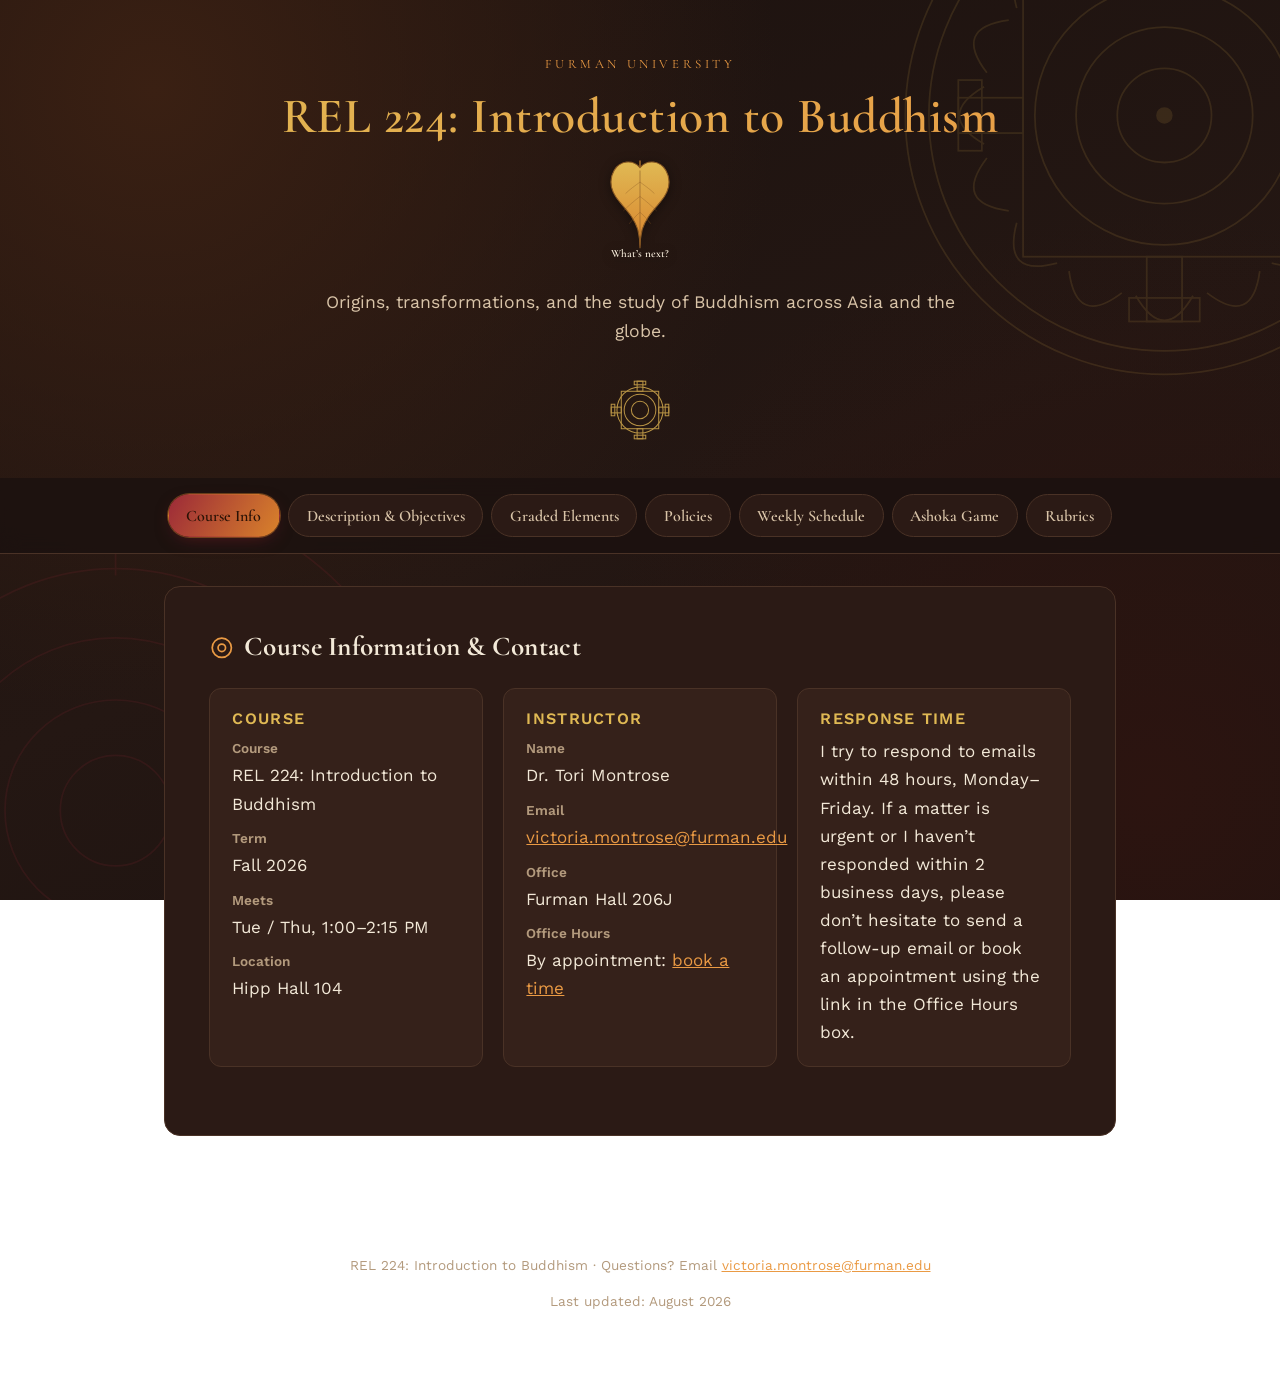
==== index.html @ a52feded "Move Salguero Ch. 1 "Awakening" reading from Tue 9/8 to Thu 9/3 Co-Authored-By: Claude Sonnet 5 <nor" ====
<!DOCTYPE html>
<html lang="en">
<head>
<meta charset="UTF-8">
<meta name="viewport" content="width=device-width, initial-scale=1.0">
<title>REL 224: Introduction to Buddhism — Course Syllabus</title>
<meta name="description" content="Syllabus for REL 224: Introduction to Buddhism, Fall 2026.">

<link rel="preconnect" href="https://fonts.googleapis.com">
<link rel="preconnect" href="https://fonts.gstatic.com" crossorigin>
<link href="https://fonts.googleapis.com/css2?family=Cormorant+Garamond:wght@500;600;700&family=Work+Sans:wght@400;500;600&display=swap" rel="stylesheet">

<link rel="stylesheet" href="css/styles.css">
</head>
<body>

<a class="skip-link" href="#main-content">Skip to main content</a>

<!-- Decorative background mandalas — real sacred-geometry construction
     (lotus-petal ring, square palace with four gates, concentric circles),
     rendered as restrained line art. Purely visual, hidden from assistive tech. -->
<div class="mandala-decor" aria-hidden="true">
  <svg class="m1" viewBox="0 0 200 200" xmlns="http://www.w3.org/2000/svg" fill="none" stroke="currentColor" stroke-width="0.6">
    <circle cx="100" cy="100" r="88"/>
    <circle cx="100" cy="100" r="80"/>
    <g>
      <path d="M90.30 38.76 Q100.00 22.00 109.70 38.76"/>
      <path d="M114.47 39.71 Q129.85 27.94 132.39 47.14"/>
      <path d="M136.44 49.84 Q155.15 44.85 150.16 63.56"/>
      <path d="M152.86 67.61 Q172.06 70.15 160.29 85.53"/>
      <path d="M161.24 90.30 Q178.00 100.00 161.24 109.70"/>
      <path d="M160.29 114.47 Q172.06 129.85 152.86 132.39"/>
      <path d="M150.16 136.44 Q155.15 155.15 136.44 150.16"/>
      <path d="M132.39 152.86 Q129.85 172.06 114.47 160.29"/>
      <path d="M109.70 161.24 Q100.00 178.00 90.30 161.24"/>
      <path d="M85.53 160.29 Q70.15 172.06 67.61 152.86"/>
      <path d="M63.56 150.16 Q44.85 155.15 49.84 136.44"/>
      <path d="M47.14 132.39 Q27.94 129.85 39.71 114.47"/>
      <path d="M38.76 109.70 Q22.00 100.00 38.76 90.30"/>
      <path d="M39.71 85.53 Q27.94 70.15 47.14 67.61"/>
      <path d="M49.84 63.56 Q44.85 44.85 63.56 49.84"/>
      <path d="M67.61 47.14 Q70.15 27.94 85.53 39.71"/>
    </g>
    <rect x="52" y="52" width="96" height="96"/>
    <g id="m1-gate">
      <rect x="94" y="30" width="12" height="22"/>
      <rect x="88" y="30" width="24" height="8"/>
    </g>
    <use href="#m1-gate" transform="rotate(90 100 100)"/>
    <use href="#m1-gate" transform="rotate(180 100 100)"/>
    <use href="#m1-gate" transform="rotate(270 100 100)"/>
    <circle cx="100" cy="100" r="44"/>
    <circle cx="100" cy="100" r="30"/>
    <circle cx="100" cy="100" r="16"/>
    <circle cx="100" cy="100" r="2.5" fill="currentColor"/>
  </svg>
  <svg class="m2" viewBox="0 0 200 200" xmlns="http://www.w3.org/2000/svg" fill="none" stroke="currentColor" stroke-width="0.5">
    <circle cx="100" cy="100" r="92"/>
    <circle cx="100" cy="100" r="70"/>
    <circle cx="100" cy="100" r="50"/>
    <circle cx="100" cy="100" r="32"/>
    <circle cx="100" cy="100" r="16"/>
    <g>
      <path d="M100 8 L100 32 M100 168 L100 192 M8 100 L32 100 M168 100 L192 100"/>
      <path d="M35 35 L50 50 M150 150 L165 165 M165 35 L150 50 M35 165 L50 150"/>
    </g>
  </svg>
</div>

<header class="site-header">
  <span class="site-header__eyebrow">Furman University</span>
  <h1>REL 224: Introduction to Buddhism</h1>

  <button type="button" id="whats-next-btn" class="whats-next-btn" aria-label="What&rsquo;s next? Jump to this week on the schedule">
    <svg viewBox="0 0 130 152" xmlns="http://www.w3.org/2000/svg" aria-hidden="true">
      <defs>
        <linearGradient id="bodhi-leaf-grad" x1="0" y1="0" x2="0" y2="1">
          <stop offset="0%" stop-color="#e0b954"/>
          <stop offset="100%" stop-color="#d9822b"/>
        </linearGradient>
      </defs>
      <g transform="translate(65,50) scale(0.9)">
        <!-- petiole -->
        <path d="M0,-38 L0,-47" fill="none" stroke="#8a5a24" stroke-width="2.5" stroke-linecap="round"/>
        <!-- single bodhi leaf: heart-shaped base tapering to the classic drip tip -->
        <path d="M0,-38 C-10,-50 -28,-48 -36,-34 C-44,-20 -40,-4 -28,10 C-18,22 -8,32 -3,48 C-1,56 0,64 0,74 C0,64 1,56 3,48 C8,32 18,22 28,10 C40,-4 44,-20 36,-34 C28,-48 10,-50 0,-38 Z"
              fill="url(#bodhi-leaf-grad)" stroke="#8a5a24" stroke-width="1.5"/>
        <!-- veins -->
        <path d="M0,-34 C0,0 0,35 0,70" fill="none" stroke="#8a5a24" stroke-width="1.4" opacity="0.6"/>
        <path d="M0,-18 C-8,-12 -14,-8 -20,-2" fill="none" stroke="#8a5a24" stroke-width="1" opacity="0.5"/>
        <path d="M0,-18 C8,-12 14,-8 20,-2" fill="none" stroke="#8a5a24" stroke-width="1" opacity="0.5"/>
        <path d="M0,2 C-9,9 -16,15 -23,22" fill="none" stroke="#8a5a24" stroke-width="1" opacity="0.5"/>
        <path d="M0,2 C9,9 16,15 23,22" fill="none" stroke="#8a5a24" stroke-width="1" opacity="0.5"/>
        <path d="M0,24 C-6,29 -10,34 -15,40" fill="none" stroke="#8a5a24" stroke-width="1" opacity="0.5"/>
        <path d="M0,24 C6,29 10,34 15,40" fill="none" stroke="#8a5a24" stroke-width="1" opacity="0.5"/>
      </g>
      <text x="65" y="128" text-anchor="middle" font-family="var(--font-display), serif" font-size="14" font-weight="600" fill="var(--ink)">What&rsquo;s next?</text>
    </svg>
  </button>

  <p class="subtitle">Origins, transformations, and the study of Buddhism across Asia and the globe.</p>

  <svg class="ring-divider" viewBox="0 0 100 100" aria-hidden="true" xmlns="http://www.w3.org/2000/svg" fill="none" stroke="currentColor" stroke-width="1.4">
    <circle cx="50" cy="50" r="12"/>
    <circle cx="50" cy="50" r="22"/>
    <circle cx="50" cy="50" r="32"/>
    <rect x="24" y="24" width="52" height="52"/>
    <g id="ring-gate">
      <rect x="46" y="10" width="8" height="14"/>
      <rect x="42" y="10" width="16" height="5"/>
    </g>
    <use href="#ring-gate" transform="rotate(90 50 50)"/>
    <use href="#ring-gate" transform="rotate(180 50 50)"/>
    <use href="#ring-gate" transform="rotate(270 50 50)"/>
  </svg>
</header>

<!-- Tab navigation: WAI-ARIA tabs pattern. Arrow keys / Home / End move focus. -->
<nav class="tabs-nav" role="tablist" aria-label="Syllabus sections">
  <button type="button" role="tab" id="tab-info" aria-controls="panel-info" aria-selected="true" data-hash="info" tabindex="0" class="tab-btn">Course Info</button>
  <button type="button" role="tab" id="tab-description" aria-controls="panel-description" aria-selected="false" data-hash="description" tabindex="-1" class="tab-btn">Description &amp; Objectives</button>
  <button type="button" role="tab" id="tab-graded" aria-controls="panel-graded" aria-selected="false" data-hash="graded" tabindex="-1" class="tab-btn">Graded Elements</button>
  <button type="button" role="tab" id="tab-policies" aria-controls="panel-policies" aria-selected="false" data-hash="policies" tabindex="-1" class="tab-btn">Policies</button>
  <button type="button" role="tab" id="tab-schedule" aria-controls="panel-schedule" aria-selected="false" data-hash="schedule" tabindex="-1" class="tab-btn">Weekly Schedule</button>
  <button type="button" role="tab" id="tab-ashoka" aria-controls="panel-ashoka" aria-selected="false" data-hash="ashoka" tabindex="-1" class="tab-btn">Ashoka Game</button>
  <button type="button" role="tab" id="tab-rubrics" aria-controls="panel-rubrics" aria-selected="false" data-hash="rubrics" tabindex="-1" class="tab-btn">Rubrics</button>
</nav>

<main id="main-content">

  <!-- ============================= TAB 1: COURSE INFO ============================= -->
  <section id="panel-info" class="tab-panel" role="tabpanel" aria-labelledby="tab-info" tabindex="0">
    <h2>
      <svg class="icon" viewBox="0 0 24 24" aria-hidden="true" fill="none" stroke="currentColor" stroke-width="1.6"><circle cx="12" cy="12" r="9"/><circle cx="12" cy="12" r="3.5"/></svg>
      Course Information &amp; Contact
    </h2>

    <div class="info-grid">
      <div class="info-card">
        <h3>Course</h3>
        <dl>
          <!-- EDIT: course number, title -->
          <dt>Course</dt>
          <dd>REL 224: Introduction to Buddhism</dd>
          <dt>Term</dt>
          <dd>Fall 2026</dd>
          <!-- EDIT: meeting days/time -->
          <dt>Meets</dt>
          <dd>Tue / Thu, 1:00&ndash;2:15 PM</dd>
          <dt>Location</dt>
          <dd>Hipp Hall 104</dd>
        </dl>
      </div>

      <div class="info-card">
        <h3>Instructor</h3>
        <dl>
          <dt>Name</dt>
          <dd>Dr. Tori Montrose</dd>
          <dt>Email</dt>
          <dd><a href="mailto:victoria.montrose@furman.edu">victoria.montrose@furman.edu</a></dd>
          <dt>Office</dt>
          <dd>Furman Hall 206J</dd>
          <!-- EDIT: office hours -->
          <dt>Office Hours</dt>
          <dd>By appointment: <a href="https://vmontrose.youcanbook.me/">book a time</a></dd>
        </dl>
      </div>

      <div class="info-card">
        <h3>Response Time</h3>
        <!-- EDIT: your actual email turnaround policy -->
        <p>I try to respond to emails within 48 hours, Monday&ndash;Friday. If a matter is urgent or I haven&rsquo;t responded within 2 business days, please don&rsquo;t hesitate to send a follow-up email or book an appointment using the link in the Office Hours box.</p>
      </div>
    </div>
  </section>

  <!-- ===================== TAB 2: DESCRIPTION & OBJECTIVES ===================== -->
  <section id="panel-description" class="tab-panel" role="tabpanel" aria-labelledby="tab-description" tabindex="0" hidden>
    <h2>
      <svg class="icon" viewBox="0 0 24 24" aria-hidden="true" fill="none" stroke="currentColor" stroke-width="1.6"><path d="M4 5h16M4 12h16M4 19h10"/></svg>
      Course Description &amp; Learning Outcomes
    </h2>

    <h3>Course Description</h3>
    <p>This course serves as an introduction to the diversity of Buddhist traditions. Engaging with primary texts and secondary scholarship, we will study the origins of Buddhism and trace its development across Asia and the globe. We use an interdisciplinary lens to cover major themes in the history, thought, and practice of Buddhism. This course also examines and critiques the complicated colonial and orientalist history of Buddhism as an object of study.</p>

    <h3>Course Texts</h3>
    <ul>
      <li>C. Pierce Salguero. <a href="https://www.penguinrandomhouse.com/books/691081/buddhish-by-c-pierce-salguero/"><em>Buddhish: A Guide to the 20 Most Important Buddhist Ideas for the Curious and Skeptical</em></a>. Beacon Press, 2022.</li>
      <li>J. Noel Hubler. <a href="https://uncpress.org/9781469695471/ashoka/"><em>Ashoka: Becoming the Dharma King</em></a>. University of North Carolina Press (Reacting to the Past), 2026.</li>
    </ul>
    <p><strong>All other readings will be posted to Moodle.</strong></p>

    <h3>Learning Outcomes</h3>
    <ul class="obj-list">
      <li>We will explain foundational aspects of Buddhism and discuss the diversity of Buddhist communities, expressions, and traditions.</li>
      <li>We will engage in critical self-reflection on our understanding and perception of Buddhism and Buddhist cultures and identify changes to that understanding over time.</li>
      <li>We will deconstruct and evaluate the historical development, predominant assumptions, and popular methods in the field of Buddhist Studies.</li>
      <li>We will be able to analyze, summarize, and relate Buddhist works and ideas.</li>
      <li>We will grow in our capacity to empathize with others by developing the ability to visit/inhabit their worldviews.</li>
    </ul>
  </section>

  <!-- ===================== TAB 3: GRADED ELEMENTS ===================== -->
  <section id="panel-graded" class="tab-panel" role="tabpanel" aria-labelledby="tab-graded" tabindex="0" hidden>
    <h2>
      <svg class="icon" viewBox="0 0 24 24" aria-hidden="true" fill="none" stroke="currentColor" stroke-width="1.6"><path d="M4 19V5m5 14V9m5 10V3m5 16v-6"/></svg>
      Graded Elements
    </h2>
    <p class="lede">How your final grade is calculated, and what each element involves.</p>

    <h3>Grade Breakdown</h3>
    <div class="table-scroll">
      <table>
        <caption>Weighting of graded components toward your final course grade</caption>
        <thead>
          <tr><th scope="col">Component</th><th scope="col" class="num">Weight</th></tr>
        </thead>
        <tbody>
          <tr><td>Attendance and Engagement</td><td class="num">20%</td></tr>
          <tr><td>Reading and Reflection Journal (RRJ)</td><td class="num">25%</td></tr>
          <tr><td>Exams (2, 12.5% each)</td><td class="num">25%</td></tr>
          <tr><td><em>Ashoka</em> Speeches (&times;2)</td><td class="num">10%</td></tr>
          <tr><td><em>Ashoka</em> Engagement</td><td class="num">5%</td></tr>
          <tr><td><em>Ashoka</em> Position Paper</td><td class="num">15%</td></tr>
        </tbody>
      </table>
    </div>

    <h3>Element Descriptions</h3>

    <div class="policy-block">
      <h3>Attendance and Engagement &mdash; 20%</h3>
      <p>Every version of this course is unique to the combination of students that comprise it. Your presence is an essential part of the learning experience for yourself and all of us in the room with you. This course requires you to come prepared to share your questions, struggles, and ideas surrounding the readings and content we cover. Each student is expected to actively participate in all activities and discussions. There are several ways to demonstrate engagement including small group discussions, taking notes, large group discussions, polls. See <a href="#rubrics">Engagement Rubric</a>.</p>
    </div>

    <div class="policy-block accent-maroon">
      <h3>Reading and Reflection Journal (RRJ) &mdash; 25%</h3>
      <p>A mix of in-class and at-home short written responses to a prompt about the readings. They will frame your thinking about the readings and help prepare you for in-class discussion or reflect on your learning. Unless you have an accommodation, these journals will be handwritten. There will be 21 entries in total. Journals will be collected every few weeks to check for completion. <strong>To be considered complete, each entry must be a minimum of 6 sentences long and must address the prompt.</strong> RRJs missed due to absence can be made up upon return to class.</p>
      <p><strong>Midterm submission (10%)</strong> &mdash; <mark>due Thu. 10/15: submit RRJs 1&ndash;11</mark>:</p>
      <ul>
        <li>5% is graded for <strong>completion</strong>: RRJ #1 is mandatory but you can skip 1 other RRJ of your choice without penalty.</li>
        <li>5% is graded for <strong>quality</strong> &mdash; select your 3 strongest entries from RRJ #1&ndash;11. See the <a href="#rrj-rubric">RRJ grading rubric</a> to help you determine your 3 strongest entries.</li>
      </ul>
      <p><strong>Final submission (15%):</strong></p>
      <ul>
        <li>5% is graded for <strong>completion</strong>: RRJs #12, 18, 21 are mandatory but you can skip 1 other RRJ of your choice without penalty.</li>
        <li>10% is graded for <strong>quality</strong> &mdash; RRJs #12, 18, 21 will be graded, then select your other strongest entry from the remaining RRJs. See the <a href="#rrj-rubric">RRJ grading rubric</a>.</li>
      </ul>
    </div>

    <div class="policy-block">
      <h3>Exams &mdash; 25%</h3>
      <p>There will be 2 exams in this class (each worth 12.5%): a midterm (see the <a href="#schedule">Weekly Schedule</a>) and a final exam on <mark>Friday, December 11, 12:00&ndash;2:30 PM in Hipp Hall 104</mark>. They will be cumulative, but with a greater emphasis on the material taught since the midterm. Since we will be learning a lot of new terms in multiple global languages, a single 3x5-inch handwritten note card may be used during each exam. Exams will be a combination of multiple choice, short answer, and textual/image analysis.</p>
    </div>

    <div class="policy-block accent-maroon">
      <h3><em>Ashoka</em> Speeches (&times;2) &mdash; 10%</h3>
      <p>Based on your position paper, you will give 2 short in-class speeches taking the position assigned to your role in the <em>Ashoka</em> game. Since the content of your speeches should largely match the content of your position paper, this part of the grade primarily assesses the quality of your delivery and adherence to the allotted time.</p>
    </div>

    <div class="policy-block">
      <h3><em>Ashoka</em> Engagement &mdash; 5%</h3>
      <p>This is a separate engagement grade from your overall course engagement grade. It captures all the ways you might engage with this game, including (but not limited to): consistently demonstrating preparation for each council session (not only the ones in which you are giving a speech); active coordination, collaboration, and communication with your faction (or across factions if the need arises); asking questions and/or commenting on others&rsquo; speeches; actions within the game that are consistent with your assigned role (liberally interpreted); and taking notes during sessions while avoiding non-game-related distractions.</p>
    </div>

    <div class="policy-block accent-maroon">
      <h3><em>Ashoka</em> Position Paper &mdash; 15%</h3>
      <p>This is an in-class assignment: students will write a position paper from the perspective of their character. See the <a href="#ashoka">Ashoka Game tab</a> for more information. <strong>More details forthcoming.</strong></p>
    </div>
  </section>

  <!-- ============================= TAB 4: POLICIES ============================= -->
  <section id="panel-policies" class="tab-panel" role="tabpanel" aria-labelledby="tab-policies" tabindex="0" hidden>
    <h2>
      <svg class="icon" viewBox="0 0 24 24" aria-hidden="true" fill="none" stroke="currentColor" stroke-width="1.6"><path d="M12 3l7 3v6c0 4.5-3 7.5-7 9-4-1.5-7-4.5-7-9V6l7-3z"/></svg>
      Course Policies
    </h2>
    <p class="lede">Please read these carefully &mdash; they explain how the class runs day to day.</p>

    <div class="policy-block">
      <h3>Statement on Accessibility and Inclusivity</h3>
      <p>In the spirit of Universal Design for Learning, I will strive to provide an environment that is equitable and conducive to achievement and learning for all students. I recognize and value the many perspectives students bring to the classroom. Many factors&mdash;social identities, visible and invisible disabilities, family circumstances, physical location, mental health, access to the internet&mdash;all influence the experiences that every individual can have in this course. I am committed to building an environment to support your learning. I ask that we all be respectful of diverse opinions and of all class members, regardless of personal attribute, and that we all use inclusive language in written and oral work. I encourage persons with Student Office for Accessibility Resources (SOAR) accommodations or other needs that may impact your performance to meet with me promptly to make a plan for the semester.</p>
    </div>

    <div class="policy-block accent-maroon">
      <h3>Name/Pronoun Use</h3>
      <p>I am committed to an environment that affirms people of all gender expressions and gender identities. I will gladly honor the name or gender pronouns that are correct for you. I will never require you to disclose this information, as I view it as your choice to share if and when you desire. If you choose to share this information, please advise me early in the semester so that I may make appropriate changes to my records.</p>
    </div>

    <div class="policy-block">
      <h3>Policies on Absences and Late Submissions</h3>
      <p>Students are allowed <strong>3 free absences</strong> (roughly 10% of the total number of classes) regardless of the reason. I do not need you to email me or provide an explanation for these absences. These include absences due to illnesses, personal loss, athletics, religious observances, or any other reason. After 3 absences, your attendance and participation grade will be negatively impacted.</p>
      <p><strong>The only exception to this policy is during the <em>Ashoka</em> role-playing game</strong> (see the <a href="#ashoka">Ashoka Game tab</a> for dates), when students who are absent during the game will need prior professor permission or a valid excuse with documentation from the health center or the academic dean&rsquo;s office. Unexcused absences during the game will immediately have a negative impact on your attendance and engagement grade.</p>
      <p><strong>Late submissions</strong> following absences must be submitted on the day of return to class. Otherwise, late submissions of assignments may be accepted for partial credit depending on the circumstances.</p>
    </div>

    <div class="policy-block accent-maroon">
      <h3>Statement on Academic Integrity</h3>
      <p>Per <a href="https://policies.furman.edu//view.php?policy=584">Section 121.5 of Furman&rsquo;s University Policy</a>, &ldquo;All forms of academic misconduct including cheating, plagiarism, misrepresentation, and unacceptable collaboration are violations of Furman&rsquo;s academic integrity standard. Examples and explanations may be found elsewhere in official university documents (e.g., The Student Handbook and the academic integrity portion of the Furman University website).&rdquo;</p>
      <p>Please note: Students who are suspected of submitting writing produced in any part by an AI system will be subjected to review by the Academic Discipline Committee. For more information on Generative Artificial Intelligence use in this class, see the Use of Generative Artificial Intelligence (AI) policy below.</p>
      <p>It is always better to get a zero on an assignment rather than submitting something that violates the university&rsquo;s academic integrity policy, which usually results in far worse consequences.</p>
    </div>

    <div class="policy-block">
      <h3>Course Activity Recordings</h3>
      <p>Furman University prohibits the recording of classes by students without obtaining prior, written permission of the instructor, except in cases where Furman permits a qualified student with a documented disability to record classes as a reasonable accommodation. Students are advised of this policy in the Student Handbook. Under no circumstances should recorded classes be used in any way that denigrates and/or decontextualizes the instructor or any student whose class remarks are recorded. Unauthorized dissemination of any recorded classroom proceedings, including distribution for compensation, is strictly prohibited. The improper sharing of recorded material by students or others may constitute a violation of U.S. copyright law and is a violation of campus policy.</p>
    </div>

    <div class="policy-block accent-maroon">
      <h3>Use of Generative Artificial Intelligence (AI)</h3>
      <p>This is a &ldquo;No, But&rdquo; course. This means that generative AI tools are <strong>generally prohibited</strong> unless explicitly permitted for specific assignments or activities.</p>
      <ul>
        <li>AI tools cannot be used to generate anything, in part or in whole, that is submitted with a student&rsquo;s name on it for credit, unless the instructor explicitly permits it for an assignment.</li>
        <li>Specific assignments may incorporate AI tools for specific learning objectives.</li>
        <li>When AI use is allowed, assignment instructions will identify which tools are allowed and to what extent they may be used.</li>
        <li>In cases of uncertainty, students should assume that no AI tool is allowed.</li>
      </ul>
      <p><strong>When AI is NOT Permitted:</strong></p>
      <p>A key learning goal in this course is engaging in reflection on your own development. Reflective exercises require you to think about what you have experienced, critically evaluate that experience, and articulate your learning from that experience.</p>
      <p>Generative AI tools that write text for you (such as ChatGPT, Microsoft Copilot, and Canva) are prohibited for these assignments. Violations will be considered academic misconduct.</p>
      <p><strong>When AI IS Permitted:</strong></p>
      <p>If AI use is permitted for a specific assignment or activity, it will be clearly stated in the assignment or activity instructions. These instructions will specify:</p>
      <ul>
        <li>What AI tools you may use</li>
        <li>How you may use them</li>
        <li>How you must acknowledge your use</li>
      </ul>
      <p>Even when AI is permitted:</p>
      <ul>
        <li>You are responsible for verifying the accuracy of any AI-generated content</li>
        <li>You must acknowledge your use of AI as instructed</li>
        <li>You cannot upload copyrighted materials (textbooks, instructor notes, slides) to AI without express permission</li>
      </ul>
      <p><strong>Grammar and Spell Check Tools:</strong></p>
      <ul>
        <li>You may use your word processor&rsquo;s native spelling and grammar checker (e.g., built-in tools in Word or Google Docs that are not LLM-based) only to identify sentence-level issues. Allowing these tools to rewrite parts of sentences, whole sentences, or paragraphs is not acceptable. You do not need to cite the use of these standard tools.</li>
        <li>You may not use Grammarly or similar third-party writing assistants, as these tools often provide more intervention than is appropriate for this course.</li>
      </ul>
      <p><strong>When in Doubt, Ask!</strong></p>
      <p>If you are uncertain whether AI use is permitted for a specific assignment or activity, ask me before you use it. If you have questions about what constitutes plagiarism or academic misconduct, consult me before it&rsquo;s too late!</p>
      <p>The penalty for academic integrity violations is an F for the assignment or, in case of multiple violations, an F for the course.</p>
    </div>

    <div class="policy-block">
      <h3>Nondiscrimination Policy and Sexual Misconduct</h3>
      <p>Furman University and its faculty are committed to supporting our students and seeking an environment that is free of bias, discrimination, and harassment. Furman does not unlawfully discriminate on the basis of race, color, national origin, sex, sexual orientation, gender identity, pregnancy, disability, age, religion, veteran status, or any other characteristic or status protected by applicable local, state, or federal law in admission, treatment, or access to, or employment in, its programs and activities.</p>
      <p>If you have encountered any form of discrimination or harassment, including sexual misconduct (e.g. sexual assault, sexual harassment or gender-based harassment, sexual exploitation or intimidation, stalking, intimate partner violence), we encourage you to report this to the institution. If you wish to report such an incident of misconduct, you may contact Furman&rsquo;s Title IX Coordinator, Melissa Nichols (Trone Center, Suite 215; <a href="mailto:Melissa.nichols@furman.edu">Melissa.nichols@furman.edu</a>; 864.294.2221).</p>
      <p>If you would like to speak with someone who can advise you but maintain complete confidentiality, you can talk with a counselor, a professional in the Student Health Center, or someone in the Office of Spiritual Life. If you speak with a faculty member, understand that as a mandated reporter of the University, the faculty member MUST report to the University&rsquo;s Title IX Coordinator what you share to help ensure that your safety and welfare are being addressed, consistent with the requirements of the law. However, unless there is an ongoing safety risk to you or to the Furman community, you will determine whether the university initiates any formal process. You are entitled to supportive measures (such as a no contact order or academic accommodations) regardless of whether you decide to initiate a formal process.</p>
      <p>Additional information about Furman&rsquo;s Sexual Misconduct Policy, how to report sexual misconduct, and your rights can be found at the Furman Title IX webpage at <a href="https://www.furman.edu/titleix">www.furman.edu/titleix</a>. You do not have to go through the experience alone.</p>
    </div>
  </section>

  <!-- ============================= TAB 5: WEEKLY SCHEDULE ============================= -->
  <section id="panel-schedule" class="tab-panel" role="tabpanel" aria-labelledby="tab-schedule" tabindex="0" hidden>
    <h2>
      <svg class="icon" viewBox="0 0 24 24" aria-hidden="true" fill="none" stroke="currentColor" stroke-width="1.6"><rect x="3" y="5" width="18" height="16" rx="2"/><path d="M3 10h18M8 3v4M16 3v4"/></svg>
      Weekly Schedule
    </h2>
    <p class="lede">Subject to change &mdash; announced updates will always take precedence over this page. This is a living document; the most accurate day-to-day source is the course Google Doc linked on Moodle.</p>

    <div class="table-scroll">
      <table class="schedule-table">
        <caption>Class-by-class schedule</caption>
        <colgroup>
          <col class="col-num">
          <col class="col-date">
          <col class="col-topic">
          <col class="col-preclass">
          <col class="col-rrj">
          <col class="col-notes">
        </colgroup>
        <thead>
          <tr>
            <th scope="col">#</th>
            <th scope="col">Date</th>
            <th scope="col">Topic</th>
            <th scope="col">Pre-class Activity/Assignment</th>
            <th scope="col">RRJ #</th>
            <th scope="col">Campus Calendar/Notes</th>
          </tr>
        </thead>
        <tbody>
          <tr data-date="2026-08-25"><td>1</td><td>Tue. 8/25</td><td>Welcome!</td><td>Fill out the Pre-semester survey (link posted on Moodle)</td><td><mark>RRJ 1*</mark></td><td>Classes begin</td></tr>
          <tr data-date="2026-08-27"><td>2</td><td>Thu. 8/27</td><td>Indian Cosmology</td><td>Read: <em>Agganna Sutta</em>, &ldquo;How Our World Began&mdash;Knowledge of Our Origins&rdquo; (PDF on Moodle) &mdash; focus on the origin story</td><td><mark>RRJ 2</mark></td><td>Last day to add/drop without approval (5pm)</td></tr>
          <tr data-date="2026-09-01"><td>3</td><td>Tue. 9/1</td><td>Karma and Rebirth and The Buddha&rsquo;s Past Lives</td><td><ul><li>Read Salguero &ldquo;Chapter 4: Karma&rdquo;</li><li>Read &ldquo;The Story of Prince Vessantara&rdquo; (PDF on Moodle)</li></ul></td><td><mark>RRJ 3</mark></td><td></td></tr>
          <tr data-date="2026-09-03"><td>4</td><td>Thu. 9/3</td><td>Film</td><td><ul><li>Watch PBS Doc, <em>The Buddha</em></li><li>Read Salguero Ch. 1 &ldquo;Awakening&rdquo;</li></ul></td><td><mark>RRJ 4</mark></td><td></td></tr>
          <tr data-date="2026-09-08"><td>5</td><td>Tue. 9/8</td><td>The Buddha&rsquo;s Birth and Early Life</td><td>Read Lopez, &ldquo;Account of the Beginning,&rdquo; p. 1&ndash;10 (PDF on Moodle)</td><td><mark>RRJ 5</mark></td><td>Last day to add/drop with approval (5pm)</td></tr>
          <tr data-date="2026-09-10"><td>6</td><td>Thu. 9/10</td><td>The Buddha&rsquo;s Liberation</td><td>Read Lopez, &ldquo;Account of the Beginning,&rdquo; p. 10&ndash;16 (PDF on Moodle)</td><td>&mdash;</td><td></td></tr>
          <tr data-date="2026-09-15"><td>7</td><td>Tue. 9/15</td><td>The Buddha&rsquo;s Core Teachings I</td><td>Read Salguero Chapters 2 and 3 and short selection of primary sources (PDF on Moodle)</td><td><mark>RRJ 6</mark></td><td></td></tr>
          <tr data-date="2026-09-17"><td>8</td><td>Thu. 9/17</td><td>Core Teachings II</td><td>Read Salguero Chapter 6 and Chapter 10</td><td><mark>RRJ 7</mark></td><td></td></tr>
          <tr data-date="2026-09-22"><td>9</td><td>Tue. 9/22</td><td>The Buddha&rsquo;s Teaching Career</td><td>Read Strong, &ldquo;Teachings and Community&rdquo; from <em>Buddha: A Very Short Biography</em> (PDF on Moodle), up to page 91</td><td><mark>RRJ 8</mark></td><td></td></tr>
          <tr data-date="2026-09-24"><td>10</td><td>Thu. 9/24</td><td>The First Buddhist Women</td><td><ul><li>Read Strong, &ldquo;Teachings and Community&rdquo; (PDF on Moodle), p. 91&ndash;99</li><li>Read Lopez, &ldquo;Nuns Achieve Nirvana&rdquo;</li></ul></td><td><mark>RRJ 9</mark></td><td><mark>Midterm guidelines distributed</mark></td></tr>
          <tr data-date="2026-09-29"><td>11</td><td>Tue. 9/29</td><td>The Buddha&rsquo;s Death</td><td>Read &ldquo;Buddha&rsquo;s Parinirvana&rdquo; (PDF on Moodle)</td><td><mark>RRJ 10</mark></td><td></td></tr>
          <tr data-date="2026-10-01"><td>12</td><td>Thu. 10/1</td><td>Midterm</td><td><mark>Midterm exam</mark></td><td>&mdash;</td><td></td></tr>
          <tr data-date="2026-10-06"><td>13</td><td>Tue. 10/6</td><td>Game &mdash; Setup Session 1: Overview and Rules; Vedic Religion</td><td><ul><li>Fill out Pre-game survey (link posted on Moodle)</li><li>Read Ashoka Game Book (PDF on Moodle): Section 1 (p. 1&ndash;11) and Rules (p. 58&ndash;60); skim Section 2: Historical Background, Section 3: The Game, and Section 4: Factions</li><li>Skim <em>Rigveda</em> (On Sacrifice, p. 108&ndash;111), <em>Shatapatha Brahmana</em> (On Sacrifice, p. 112&ndash;116), <em>Apastamba Dharmasutra</em> (On Sacrifice p. 117, On Dharma p. 138&ndash;141, On Women p. 161&ndash;163)</li></ul></td><td><mark>RRJ 11&ndash;12</mark></td><td></td></tr>
          <tr data-date="2026-10-08"><td>14</td><td>Thu. 10/8</td><td>Game &mdash; Setup Session 2: The <em>Shramana</em> Traditions (Jains and Upanishads); First Faction Meetings</td><td><ul><li>Skim <em>Brihadaranyaka Upanishad</em> (On Sacrifice, On Dharma, On Women); <em>Chandogya Upanishad</em> (On Dharma); <em>Acaranga Sutra</em> (On Sacrifice, On Dharma, On Women) &mdash; take reading notes for use on the RRJ</li><li>Prepare to submit your RRJ for the first round of grading by starring your 3 strongest entries</li></ul></td><td><mark>RRJ 11&ndash;12</mark></td><td>Midterm exams handed back</td></tr>
          <tr data-date="2026-10-15"><td>15</td><td>Thu. 10/15</td><td>Game &mdash; Council Session 1</td><td><ul><li>Debate on banning animal sacrifice</li><li>Primary texts: On Sacrifice</li></ul></td><td><mark>RRJ 11&ndash;12</mark></td><td><mark>DUE: Submit RRJs 1&ndash;11 for Midterm Grading</mark><br>See Ashoka Game tab for full council schedule</td></tr>
          <tr data-date="2026-10-20"><td>16</td><td>Tue. 10/20</td><td>Game &mdash; Council Session 2: Recruiting Royals and Public Works</td><td><ul><li>Debate between traditions and proposal for public works</li><li>Primary texts: On Dharma</li></ul></td><td><mark>RRJ 11&ndash;12</mark></td><td></td></tr>
          <tr data-date="2026-10-22"><td>17</td><td>Thu. 10/22</td><td>Game &mdash; Council Session 3: Royal Speeches, Commissioning Dharma-mahamatras, and Cave Donation to the Ajivikas</td><td>Speeches from royal children and debate about deploying dharma-<em>mah&#257;m&#257;tras</em></td><td><mark>RRJ 11&ndash;12</mark></td><td></td></tr>
          <tr data-date="2026-10-27"><td>18</td><td>Tue. 10/27</td><td>Game &mdash; Council Session 4: Protecting Bhikshunis and Banning the Ajivikas</td><td><ul><li>Ban on Ajivikas and cave donation to Ajivikas</li><li>Primary texts: Ajivika readings</li></ul></td><td><mark>RRJ 11&ndash;12</mark></td><td></td></tr>
          <tr data-date="2026-10-29"><td>19</td><td>Thu. 10/29</td><td>Game &mdash; Council Session 5: Banning Bhikshunis and Succession</td><td><ul><li>Protecting Bhikshunis and ban on women shramanas</li><li>Primary texts: On Women</li></ul></td><td><mark>RRJ 11&ndash;12*</mark></td><td></td></tr>
          <tr data-date="2026-11-03"><td>20</td><td>Tue. 11/3</td><td>Game &mdash; Debrief and In-class Paper</td><td>&mdash;</td><td>&mdash;</td><td>Last day to withdraw from a course</td></tr>
          <tr data-date="2026-11-05"><td>21</td><td>Thu. 11/5</td><td>Buddhism Spreads Beyond India</td><td>Read Salguero Ch. 7 &ldquo;Buddha,&rdquo; Ch. 12 &ldquo;Bodhisattva,&rdquo; and Ch. 13 &ldquo;Compassion&rdquo;</td><td><mark>RRJ 13</mark></td><td></td></tr>
          <tr data-date="2026-11-10"><td>22</td><td>Tue. 11/10</td><td>Fundamentals of Mahayana</td><td>Read <em>Bodhicaryavatara</em> (PDF on Moodle)</td><td><mark>RRJ 14</mark></td><td></td></tr>
          <tr data-date="2026-11-12"><td>23</td><td>Thu. 11/12</td><td>Fundamentals of Mahayana</td><td><ul><li>Read Salguero Ch. 9 &ldquo;Buddha-Nature&rdquo; and Ch. 19 &ldquo;Interconnectedness&rdquo;</li><li>Skim &ldquo;The Tathagatagarbha Sutra&rdquo; (PDF on Moodle) &mdash; we will read this together in class</li></ul></td><td><mark>RRJ 15</mark></td><td></td></tr>
          <tr data-date="2026-11-17"><td>24</td><td>Tue. 11/17</td><td>Mahayana in Japanese Literature</td><td><ul><li>Read Salguero Ch. 11 &ldquo;Skillful Means&rdquo;</li><li>Read <em>Japanese Tales</em> (PDF on Moodle)</li></ul></td><td><mark>RRJ 16</mark></td><td></td></tr>
          <tr data-date="2026-11-19"><td>25</td><td>Thu. 11/19</td><td>Film</td><td>In class, we will watch <em>Daughters of Dolma</em></td><td><mark>RRJ 17</mark></td><td></td></tr>
          <tr data-date="2026-11-24"><td>26</td><td>Tue. 11/24</td><td>Film</td><td>In class, we will watch the <em>Chef&rsquo;s Table</em> episode, &ldquo;Jeong Kwan&rdquo;</td><td><mark>RRJ 18*</mark></td><td></td></tr>
          <tr data-date="2026-12-01"><td>27</td><td>Tue. 12/1</td><td>Buddhism Today &mdash; Asia</td><td><ul><li>Read Salguero Ch. 15 &ldquo;Well-Being&rdquo;</li><li>Read <em>Figures of Buddhist Modernity in Asia</em> (PDF on Moodle)</li></ul></td><td><mark>RRJ 19</mark></td><td></td></tr>
          <tr data-date="2026-12-03"><td>28</td><td>Thu. 12/3</td><td>Buddhism Today &mdash; U.S.</td><td><ul><li>Read Salguero Ch. 17 &ldquo;Buddhist&rdquo;</li><li>Read excerpt from Zenju Earthlyn Manuel&rsquo;s &ldquo;Multiplicity in Oneness&rdquo;</li></ul></td><td><mark>RRJ 20</mark></td><td></td></tr>
          <tr data-date="2026-12-08"><td>29</td><td>Tue. 12/8</td><td>Final Exam Review</td><td>Bring your RRJ for the final round of grading by starring your strongest entry. Entries 11&ndash;12, 18, and 21 will also be graded for quality. All entries will be graded for completeness.</td><td><mark>RRJ 21*</mark></td><td>Last day of classes for term</td></tr>
          <tr data-date="2026-12-11"><td>&mdash;</td><td>Fri. 12/11</td><td>Final Exam</td><td><mark>12:00&ndash;2:30 PM, Hipp Hall 104</mark></td><td>&mdash;</td><td>&mdash;</td></tr>
        </tbody>
      </table>
    </div>
  </section>

  <!-- ============================= TAB 6: ASHOKA GAME ============================= -->
  <section id="panel-ashoka" class="tab-panel" role="tabpanel" aria-labelledby="tab-ashoka" tabindex="0" hidden>
    <h2>
      <svg class="icon" viewBox="0 0 24 24" aria-hidden="true" fill="none" stroke="currentColor" stroke-width="1.4"><circle cx="12" cy="12" r="9"/><circle cx="12" cy="12" r="3"/><path d="M12 3v3M12 18v3M3 12h3M18 12h3M5.5 5.5l2 2M16.5 16.5l2 2M18.5 5.5l-2 2M7.5 16.5l-2 2"/></svg>
      The <em>Ashoka</em> Game
    </h2>
    <p class="lede">A role-playing simulation of King Ashoka&rsquo;s council, staged in place of several regular class sessions. Everything you need for the game &mdash; schedule, position paper information, and grading &mdash; lives here.</p>

    <h3>Overview</h3>
    <p>In place of several regular class sessions, we will run <em>Ashoka</em>, a role-playing game in which each student represents a tradition or faction advising King Ashoka&rsquo;s council. You will prepare position papers and deliver speeches in character, drawing on primary texts from the traditions active in Ashoka&rsquo;s era. See the <a href="#policies">Policies tab</a> for the game-specific attendance exception, and the <a href="#graded">Graded Elements tab</a> for how the Speeches, Engagement, and Position Paper components are weighted.</p>

    <h3>Game Schedule</h3>
    <div class="table-scroll">
      <table>
        <caption>Ashoka game session dates and topics</caption>
        <thead>
          <tr><th scope="col">Date</th><th scope="col">Session</th></tr>
        </thead>
        <tbody>
          <tr><td>Tue. 10/6</td><td>Setup Session 1: Overview and Rules; Vedic Religion</td></tr>
          <tr><td>Thu. 10/8</td><td>Setup Session 2: The <em>Shramana</em> Traditions (Jains and Upanishads); First Faction Meetings</td></tr>
          <tr><td>Thu. 10/15</td><td>Council Session 1 &mdash; Debate on banning animal sacrifice</td></tr>
          <tr><td>Tue. 10/20</td><td>Council Session 2 &mdash; Recruiting Royals and Public Works</td></tr>
          <tr><td>Thu. 10/22</td><td>Council Session 3 &mdash; Royal Speeches, Commissioning Dharma-mahamatras, and Cave Donation to the Ajivikas</td></tr>
          <tr><td>Tue. 10/27</td><td>Council Session 4 &mdash; Protecting Bhikshunis and Banning the Ajivikas</td></tr>
          <tr><td>Thu. 10/29</td><td>Council Session 5 &mdash; Banning Bhikshunis and Succession</td></tr>
          <tr><td>Tue. 11/3</td><td>Debrief and In-class Paper</td></tr>
        </tbody>
      </table>
    </div>

    <h3>Position Paper Guidelines</h3>
    <p>This is an in-class assignment: students will write a position paper from the perspective of their character. <strong>More details forthcoming.</strong></p>

    <h3>Position Paper Grading Rubric</h3>
    <p class="tbd">Forthcoming.</p>
  </section>

  <!-- ============================= TAB 7: RUBRICS ============================= -->
  <section id="panel-rubrics" class="tab-panel" role="tabpanel" aria-labelledby="tab-rubrics" tabindex="0" hidden>
    <h2>
      <svg class="icon" viewBox="0 0 24 24" aria-hidden="true" fill="none" stroke="currentColor" stroke-width="1.6"><rect x="3" y="4" width="18" height="16" rx="2"/><path d="M3 10h18M9 4v16"/></svg>
      Engagement &amp; RRJ Rubrics
    </h2>
    <p class="lede">General rubrics that apply across the semester. The <em>Ashoka</em> Position Paper has its own rubric on the <a href="#ashoka">Ashoka Game tab</a>.</p>

    <h3>Engagement Rubric</h3>
    <p>Each class, your engagement will be assessed using the following scale:</p>

    <div class="policy-block">
      <h3>A-level</h3>
      <ul>
        <li>Prepared to ask and answer questions, in writing or orally, based on assigned readings;</li>
        <li>Prepared with any required assignments;</li>
        <li>Focused on classroom discussions and activities (i.e., not using technology unless it aids in classroom discussion or activities, not conducting side conversations, not engaging in behaviors that disrupt the focus of others);</li>
        <li>Fully engaged in all in-class activities;</li>
        <li>Fully attentive when others are speaking; and</li>
        <li>Fully attentive to your own contributions, which includes&hellip;
          <ul>
            <li>giving others the space and time to contribute;</li>
            <li>understanding that others come to our classroom with different experiences than your own; and</li>
            <li>being open to learning, including learning from your own mistakes.</li>
          </ul>
        </li>
      </ul>
    </div>

    <div class="policy-block accent-maroon">
      <h3>B-level</h3>
      <ul>
        <li>Mostly prepared to ask and answer questions, in writing or orally, based on assigned readings;</li>
        <li>Prepared with any required assignments;</li>
        <li>Mostly focused on classroom discussions and activities (i.e., not using technology unless it aids in classroom discussion or activities, not conducting side conversations, not engaging in behaviors that disrupt the focus of others);</li>
        <li>Mostly engaged in all in-class activities;</li>
        <li>Mostly attentive when others are speaking; and</li>
        <li>Mostly attentive to your own contributions, which includes&hellip;
          <ul>
            <li>giving others the space and time to contribute;</li>
            <li>understanding that others come to our classroom with different experiences than your own; and</li>
            <li>being open to learning, including learning from your own mistakes.</li>
          </ul>
        </li>
      </ul>
    </div>

    <div class="policy-block">
      <h3>C&ndash;D level</h3>
      <ul>
        <li>Arrived more than 5 minutes late and/or left before the end of class;</li>
        <li>Not prepared to ask and answer questions, in writing or orally, based on assigned readings;</li>
        <li>Not prepared with some or any required assignments;</li>
        <li>Not focused on classroom discussions and activities (i.e., using technology in ways other than for use in classroom discussion or activities, conducting side conversations, engaging in behaviors that disrupt the focus of others);</li>
        <li>Not engaged in all in-class activities;</li>
        <li>Not attentive when others are speaking; OR</li>
        <li>Not attentive to your own contributions, which includes&hellip;
          <ul>
            <li>Not giving others the space and time to contribute;</li>
            <li>Not understanding that others come to our classroom with different experiences than your own; and</li>
            <li>Not being open to learning, including learning from your own mistakes.</li>
          </ul>
        </li>
      </ul>
    </div>

    <h3 id="rrj-rubric">Reading and Reflection Journal (RRJ) Rubric</h3>
    <div class="table-scroll">
      <table>
        <caption>RRJ scoring criteria, out of 10 points total</caption>
        <thead>
          <tr><th scope="col">Element</th><th scope="col">Aspects</th><th scope="col" class="num">Points</th></tr>
        </thead>
        <tbody>
          <tr><td>1. Comprehension</td><td>Demonstrates clear understanding of the assigned readings; accurately represents key concepts and ideas</td><td class="num">0&ndash;2</td></tr>
          <tr><td>2. Analysis</td><td>Goes beyond summary to provide insightful analysis; applies relevant analytical frameworks when appropriate</td><td class="num">0&ndash;2</td></tr>
          <tr><td>3. Depth of Reflection</td><td>Engages in meaningful personal reflection; connects ideas to own experiences or perspectives</td><td class="num">0&ndash;1</td></tr>
          <tr><td>4. Creativity</td><td>Responds imaginatively to creative prompts; demonstrates original thinking</td><td class="num">0&ndash;1</td></tr>
          <tr><td>5. Critical Thinking</td><td>Evaluates ideas critically; considers multiple perspectives</td><td class="num">0&ndash;1</td></tr>
          <tr><td>6. Connection-Making</td><td>Links concepts across different readings or topics; identifies broader implications or applications</td><td class="num">0&ndash;1</td></tr>
          <tr><td>7. Intellectual Curiosity</td><td>Raises thought-provoking questions; explores ideas beyond the immediate scope of the prompt</td><td class="num">0&ndash;1</td></tr>
          <tr><td>8. Evidence of Preparation</td><td>References specific details from assigned readings; shows thorough engagement with course materials</td><td class="num">0&ndash;1</td></tr>
          <tr><td><strong>Total</strong></td><td></td><td class="num"><strong>/10</strong></td></tr>
        </tbody>
      </table>
    </div>
  </section>

</main>

<footer class="site-footer">
  <p>REL 224: Introduction to Buddhism &middot; Questions? Email <a href="mailto:victoria.montrose@furman.edu">victoria.montrose@furman.edu</a></p>
  <p>Last updated: <!-- EDIT: update this date whenever you revise the syllabus -->August 2026</p>
</footer>

<script src="js/tabs.js"></script>
<script src="js/whats-next.js"></script>
</body>
</html>
---- css/styles.css ----
/* ==========================================================================
   REL 224: Introduction to Buddhism — Stylesheet
   Theme: saffron / maroon / gold, rooted in traditional mandala geometry
   (lotus-petal ring, square palace with four gates, concentric circles)
   rendered as restrained line art rather than decorative iconography.
   Edit the CSS custom properties in :root to retheme the whole site.
   ========================================================================== */

:root {
  /* ---- Color palette ---- */
  --bg-deep: #1c120f;
  --bg-mid: #241713;
  --bg-panel: #2b1a15;
  --bg-panel-alt: #35211a;
  --ink: #f3e9d8;
  --ink-soft: #d9c4a8;
  --ink-muted: #b39a7d;
  --gold: #c9a24b;
  --gold-strong: #e0b954;
  --saffron: #d9822b;
  --saffron-strong: #ea9a44;
  --maroon: #7a1f2b;
  --maroon-strong: #9c2a38;
  --line: #4a3226;
  --focus-ring: #ffcf5c;

  /* ---- Type ---- */
  --font-display: "Cormorant Garamond", "Iowan Old Style", Georgia, serif;
  --font-body: "Work Sans", system-ui, -apple-system, "Segoe UI", sans-serif;

  /* ---- Layout ---- */
  --max-width: 62rem;
  --radius: 1rem;
  --gap: 1.5rem;
}

/* ---- Reset & base ---- */
*,
*::before,
*::after {
  box-sizing: border-box;
}

html {
  scroll-behavior: smooth;
}

@media (prefers-reduced-motion: reduce) {
  html {
    scroll-behavior: auto;
  }
  *,
  *::before,
  *::after {
    animation-duration: 0.001ms !important;
    animation-iteration-count: 1 !important;
    transition-duration: 0.001ms !important;
  }
}

body {
  margin: 0;
  min-height: 100vh;
  font-family: var(--font-body);
  font-size: 1.0625rem;
  line-height: 1.65;
  color: var(--ink);
  background:
    radial-gradient(circle at 12% 10%, #3a2013 0%, transparent 45%),
    radial-gradient(circle at 90% 88%, #2c1410 0%, transparent 42%),
    linear-gradient(160deg, var(--bg-deep) 0%, var(--bg-mid) 55%, var(--bg-deep) 100%);
  background-attachment: fixed;
}

h1,
h2,
h3,
h4 {
  font-family: var(--font-display);
  line-height: 1.2;
  color: var(--ink);
  letter-spacing: 0.01em;
}

a {
  color: var(--saffron-strong);
}

a:hover,
a:focus-visible {
  color: var(--gold-strong);
}

/* ---- Visible focus for all interactive elements (a11y) ---- */
a:focus-visible,
button:focus-visible,
[tabindex]:focus-visible {
  outline: 3px solid var(--focus-ring);
  outline-offset: 3px;
  border-radius: 0.25rem;
}

/* ---- Skip link ---- */
.skip-link {
  position: absolute;
  left: 1rem;
  top: -4rem;
  background: var(--focus-ring);
  color: #2a1a06;
  padding: 0.75rem 1.25rem;
  border-radius: 0.5rem;
  font-weight: 700;
  z-index: 100;
  transition: top 0.2s ease;
}

.skip-link:focus {
  top: 1rem;
}

/* ---- Decorative mandala background (aria-hidden, purely visual) ---- */
.mandala-decor {
  position: fixed;
  inset: 0;
  z-index: 0;
  pointer-events: none;
  overflow: hidden;
}

.mandala-decor svg {
  position: absolute;
  opacity: 0.14;
  color: var(--gold);
}

.mandala-decor .m1 {
  top: -14vw;
  right: -14vw;
  width: 46vw;
  height: 46vw;
  animation: spin-slow 200s linear infinite;
}

.mandala-decor .m2 {
  bottom: -20vw;
  left: -18vw;
  width: 54vw;
  height: 54vw;
  color: var(--maroon-strong);
  animation: spin-slow-reverse 240s linear infinite;
}

@keyframes spin-slow {
  from {
    transform: rotate(0deg);
  }
  to {
    transform: rotate(360deg);
  }
}

@keyframes spin-slow-reverse {
  from {
    transform: rotate(0deg);
  }
  to {
    transform: rotate(-360deg);
  }
}

/* ---- Page shell ---- */
.site-header {
  position: relative;
  z-index: 1;
  padding: 3rem 1.5rem 2rem;
  text-align: center;
}

.site-header__eyebrow {
  display: inline-block;
  font-family: var(--font-display);
  text-transform: uppercase;
  letter-spacing: 0.28em;
  font-size: 0.8rem;
  color: var(--saffron-strong);
  margin-bottom: 0.75rem;
}

.site-header h1 {
  font-size: clamp(2rem, 4.5vw, 3.1rem);
  margin: 0 0 0.5rem;
  font-weight: 600;
  background: linear-gradient(90deg, var(--gold-strong) 0%, var(--saffron-strong) 100%);
  -webkit-background-clip: text;
  background-clip: text;
  color: transparent;
}

.site-header p.subtitle {
  color: var(--ink-soft);
  font-size: 1.1rem;
  max-width: 40rem;
  margin: 0 auto;
}

.ring-divider {
  display: block;
  margin: 1.75rem auto 0;
  width: 4.5rem;
  height: 4.5rem;
  opacity: 0.9;
  color: var(--gold);
}

.whats-next-btn {
  display: block;
  margin: 0.5rem auto 0.75rem;
  background: none;
  border: none;
  padding: 0;
  cursor: pointer;
  line-height: 0;
  transition: transform 0.2s ease, filter 0.2s ease;
}

.whats-next-btn svg {
  width: 6.5rem;
  height: auto;
  filter: drop-shadow(0 2px 6px rgba(0, 0, 0, 0.4));
}

.whats-next-btn:hover,
.whats-next-btn:focus-visible {
  transform: translateY(-2px) scale(1.04);
}

.whats-next-btn:focus-visible {
  outline: 2px solid var(--gold-strong);
  outline-offset: 4px;
  border-radius: 6px;
}

.whats-next-btn:active {
  transform: translateY(0) scale(1);
}

.schedule-row-highlight {
  animation: schedule-row-pulse 2.4s ease-out 1;
}

@keyframes schedule-row-pulse {
  0% { background-color: rgba(201, 162, 75, 0.35); }
  100% { background-color: transparent; }
}

@media (max-width: 640px) {
  .whats-next-btn svg {
    width: 5.5rem;
  }
}

main {
  position: relative;
  z-index: 1;
  max-width: var(--max-width);
  margin: 0 auto;
  padding: 0 1.25rem 4rem;
}

/* ---- Tabs ---- */
.tabs-nav {
  position: sticky;
  top: 0;
  z-index: 10;
  display: flex;
  flex-wrap: wrap;
  gap: 0.5rem;
  justify-content: center;
  padding: 1rem 0.75rem;
  margin-bottom: 2rem;
  background: rgba(28, 18, 15, 0.88);
  backdrop-filter: blur(10px);
  border-bottom: 1px solid var(--line);
}

.tab-btn {
  font-family: var(--font-display);
  font-size: 1rem;
  font-weight: 600;
  color: var(--ink-soft);
  background: var(--bg-panel);
  border: 1px solid var(--line);
  padding: 0.65rem 1.1rem;
  border-radius: 999px;
  cursor: pointer;
  transition: background 0.15s ease, color 0.15s ease, transform 0.15s ease, border-color 0.15s ease;
}

.tab-btn:hover {
  border-color: var(--saffron-strong);
  color: var(--ink);
}

.tab-btn[aria-selected="true"] {
  background: linear-gradient(120deg, var(--maroon-strong), var(--saffron));
  color: #2a1206;
  border-color: transparent;
  box-shadow: 0 0 0 1px rgba(217, 130, 43, 0.4), 0 6px 18px -6px rgba(122, 31, 43, 0.6);
}

/* ---- Panels ---- */
.tab-panel {
  background: var(--bg-panel);
  border: 1px solid var(--line);
  border-radius: var(--radius);
  padding: clamp(1.5rem, 4vw, 2.75rem);
  animation: fade-in 0.25s ease;
}

@keyframes fade-in {
  from {
    opacity: 0;
    transform: translateY(6px);
  }
  to {
    opacity: 1;
    transform: translateY(0);
  }
}

.tab-panel:focus-visible {
  outline: 3px solid var(--focus-ring);
  outline-offset: 4px;
}

.tab-panel h2 {
  font-size: 1.7rem;
  margin-top: 0;
  display: flex;
  align-items: center;
  gap: 0.6rem;
}

.tab-panel h2 .icon {
  width: 1.6rem;
  height: 1.6rem;
  flex-shrink: 0;
  color: var(--saffron-strong);
}

.tab-panel h3 {
  font-size: 1.2rem;
  color: var(--saffron-strong);
  margin-top: 2.25rem;
  margin-bottom: 0.75rem;
  border-top: 1px dashed var(--line);
  padding-top: 1.75rem;
}

.tab-panel > h3:first-of-type {
  border-top: none;
  padding-top: 0;
  margin-top: 1.5rem;
}

.tab-panel p {
  color: var(--ink-soft);
}

.lede {
  font-size: 1.05rem;
  color: var(--ink);
}

/* ---- Info cards (course info / contact) ---- */
.info-grid {
  display: grid;
  grid-template-columns: repeat(auto-fit, minmax(15rem, 1fr));
  gap: 1.25rem;
  margin: 1.5rem 0;
}

.info-card {
  background: var(--bg-panel-alt);
  border: 1px solid var(--line);
  border-radius: 0.75rem;
  padding: 1.25rem 1.4rem;
}

.info-card h3 {
  margin: 0 0 0.6rem;
  padding: 0;
  border: none;
  font-size: 1rem;
  text-transform: uppercase;
  letter-spacing: 0.08em;
  color: var(--gold-strong);
  font-family: var(--font-body);
  font-weight: 600;
}

.info-card p,
.info-card ul {
  margin: 0;
  color: var(--ink);
}

.info-card dl {
  margin: 0;
}

.info-card dt {
  font-weight: 600;
  color: var(--ink-muted);
  font-size: 0.85rem;
  margin-top: 0.6rem;
}

.info-card dt:first-child {
  margin-top: 0;
}

.info-card dd {
  margin: 0.1rem 0 0;
  color: var(--ink);
}

/* ---- Lists ---- */
.obj-list,
.tab-panel ul,
.tab-panel ol {
  padding-left: 1.4rem;
  color: var(--ink-soft);
}

.obj-list li,
.tab-panel li {
  margin-bottom: 0.55rem;
}

.tag-list {
  list-style: none;
  padding: 0;
  display: flex;
  flex-wrap: wrap;
  gap: 0.5rem;
}

.tag-list li {
  background: rgba(217, 130, 43, 0.12);
  border: 1px solid rgba(217, 130, 43, 0.35);
  color: var(--saffron-strong);
  padding: 0.3rem 0.8rem;
  border-radius: 999px;
  font-size: 0.85rem;
  margin: 0;
}

/* ---- Tables (grading, schedule, rubric) ---- */
.table-scroll {
  overflow-x: auto;
  margin: 1.25rem 0 2rem;
  border: 1px solid var(--line);
  border-radius: 0.75rem;
}

table {
  border-collapse: collapse;
  width: 100%;
  min-width: 34rem;
  font-size: 0.95rem;
}

caption {
  text-align: left;
  padding: 0.9rem 1rem 0.5rem;
  color: var(--ink-muted);
  font-size: 0.85rem;
  font-style: italic;
}

th,
td {
  text-align: left;
  padding: 0.75rem 1rem;
  border-bottom: 1px solid var(--line);
  vertical-align: top;
}

thead th {
  background: var(--bg-panel-alt);
  color: var(--gold-strong);
  font-family: var(--font-display);
  text-transform: uppercase;
  font-size: 0.8rem;
  letter-spacing: 0.06em;
  position: sticky;
  top: 0;
}

tbody tr:last-child td {
  border-bottom: none;
}

tbody tr:hover {
  background: rgba(217, 130, 43, 0.06);
}

td.num,
th.num {
  text-align: right;
  white-space: nowrap;
}

/* ---- Weekly schedule table: fixed columns, Pre-class Activity widest ---- */
table.schedule-table {
  table-layout: fixed;
  min-width: 66rem;
}

table.schedule-table .col-num {
  width: 3rem;
}

table.schedule-table .col-date {
  width: 8rem;
}

table.schedule-table .col-topic {
  width: 12rem;
}

table.schedule-table .col-preclass {
  width: 22rem;
}

table.schedule-table .col-rrj {
  width: 6rem;
}

table.schedule-table .col-notes {
  width: 10rem;
}

table.schedule-table td,
table.schedule-table th {
  overflow-wrap: break-word;
}

/* ---- Policy accordion-like blocks ---- */
.policy-block {
  background: var(--bg-panel-alt);
  border: 1px solid var(--line);
  border-left: 4px solid var(--saffron);
  border-radius: 0.5rem;
  padding: 1.1rem 1.4rem;
  margin-bottom: 1.25rem;
}

.policy-block h3 {
  margin: 0 0 0.5rem;
  padding: 0;
  border: none;
  font-size: 1.1rem;
}

.policy-block p:last-child {
  margin-bottom: 0;
}

.policy-block.accent-maroon {
  border-left-color: var(--maroon-strong);
}

/* ---- Callouts for editable placeholder guidance ---- */
.editor-note {
  background: rgba(201, 162, 75, 0.12);
  border: 1px dashed var(--focus-ring);
  color: #ffe3a3;
  border-radius: 0.6rem;
  padding: 0.85rem 1.1rem;
  font-size: 0.9rem;
  margin: 1.25rem 0;
}

.editor-note strong {
  color: var(--gold-strong);
}

/* ---- "To be added later" placeholder text ---- */
p.tbd {
  font-style: italic;
  color: var(--ink-muted);
  border: 1px dashed var(--line);
  border-radius: 0.4rem;
  padding: 0.6rem 0.9rem;
  margin: 0;
}

/* ---- Due-date highlighting: warm gold-yellow to sit with the saffron palette ---- */
mark {
  background-color: #ffcc33;
  color: #000;
  padding: 0.05em 0.35em;
  border-radius: 0.25rem;
  font-weight: 600;
  box-decoration-break: clone;
  -webkit-box-decoration-break: clone;
}

/* ---- Rubric level legend ---- */
.rubric-scale {
  display: flex;
  flex-wrap: wrap;
  gap: 0.75rem;
  margin: 1rem 0 1.75rem;
}

.rubric-scale span {
  background: var(--bg-panel-alt);
  border: 1px solid var(--line);
  border-radius: 0.5rem;
  padding: 0.5rem 0.9rem;
  font-size: 0.85rem;
  color: var(--ink-soft);
}

/* ---- Grade bundle / weighting chips (reused compact grid pattern) ---- */
.chip-grid {
  list-style: none;
  padding: 0;
  margin: 1rem 0 1.75rem;
  display: grid;
  grid-template-columns: repeat(auto-fill, minmax(9rem, 1fr));
  gap: 0.5rem;
}

.chip-grid li {
  display: flex;
  justify-content: space-between;
  align-items: baseline;
  gap: 0.5rem;
  background: var(--bg-panel-alt);
  border: 1px solid var(--line);
  border-radius: 0.5rem;
  padding: 0.45rem 0.7rem;
  font-size: 0.9rem;
}

.chip-grid .label {
  font-weight: 600;
  color: var(--saffron-strong);
}

.chip-grid .value {
  color: var(--ink-soft);
  white-space: nowrap;
}

/* ---- Footer ---- */
.site-footer {
  position: relative;
  z-index: 1;
  text-align: center;
  padding: 2.5rem 1.5rem 3.5rem;
  color: var(--ink-muted);
  font-size: 0.85rem;
}

.site-footer a {
  color: var(--saffron-strong);
}

/* ---- Utility ---- */
.visually-hidden {
  position: absolute;
  width: 1px;
  height: 1px;
  padding: 0;
  margin: -1px;
  overflow: hidden;
  clip: rect(0, 0, 0, 0);
  white-space: nowrap;
  border: 0;
}

/* ---- Print styles: force legible black-on-white for handouts ---- */
@media print {
  .mandala-decor,
  .skip-link,
  .tabs-nav {
    display: none !important;
  }

  body {
    background: #fff;
    color: #000;
  }

  .tab-panel {
    display: block !important;
    background: #fff;
    border: none;
    color: #000;
    page-break-after: always;
  }

  .tab-panel h2,
  .tab-panel h3,
  .site-header h1 {
    color: #000 !important;
    background: none !important;
    -webkit-text-fill-color: initial;
  }

  a {
    color: #000;
    text-decoration: underline;
  }
}

/* ---- Small screens ---- */
@media (max-width: 40rem) {
  .tabs-nav {
    justify-content: flex-start;
    overflow-x: auto;
    flex-wrap: nowrap;
    -webkit-overflow-scrolling: touch;
  }

  .tab-btn {
    flex: 0 0 auto;
  }
}
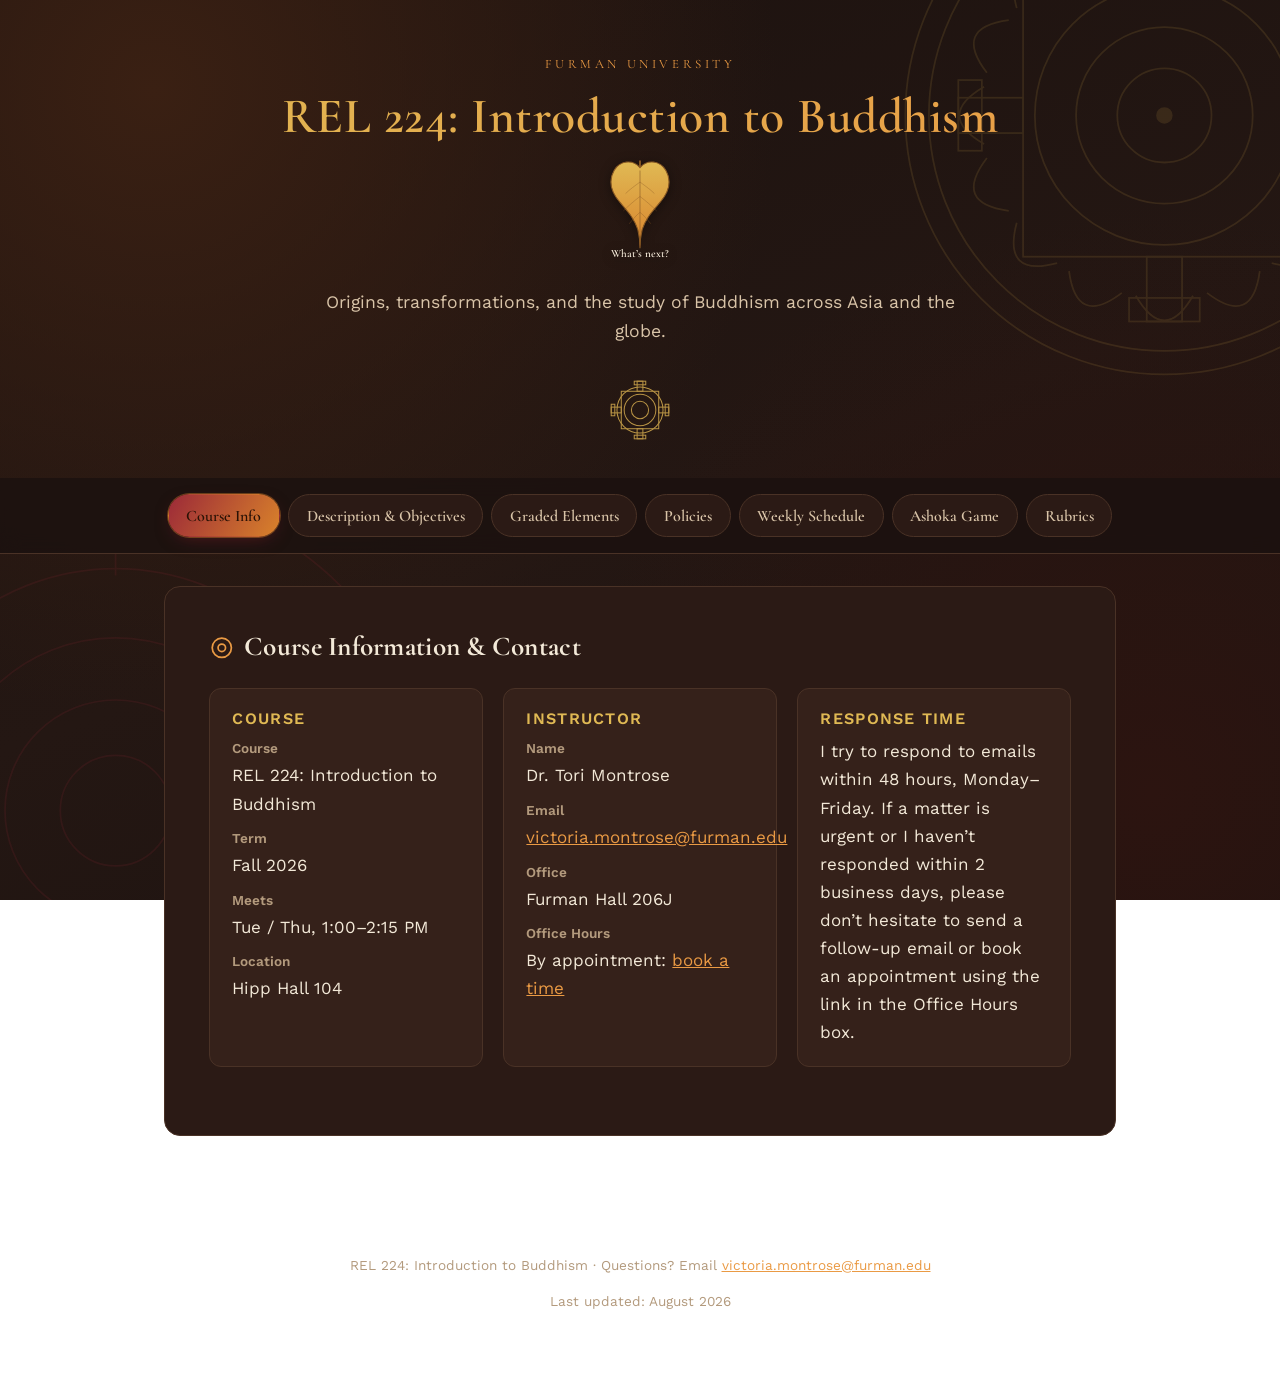
==== commit 8b6d1159: "Clarify Thu 9/3 film note as in-class excerpt viewing Co-Authored-By: Claude Sonnet 5 <noreply@anthr" ====
--- a/index.html
+++ b/index.html
@@ -385,7 +385,7 @@
           <tr data-date="2026-08-25"><td>1</td><td>Tue. 8/25</td><td>Welcome!</td><td>Fill out the Pre-semester survey (link posted on Moodle)</td><td><mark>RRJ 1*</mark></td><td>Classes begin</td></tr>
           <tr data-date="2026-08-27"><td>2</td><td>Thu. 8/27</td><td>Indian Cosmology</td><td>Read: <em>Agganna Sutta</em>, &ldquo;How Our World Began&mdash;Knowledge of Our Origins&rdquo; (PDF on Moodle) &mdash; focus on the origin story</td><td><mark>RRJ 2</mark></td><td>Last day to add/drop without approval (5pm)</td></tr>
           <tr data-date="2026-09-01"><td>3</td><td>Tue. 9/1</td><td>Karma and Rebirth and The Buddha&rsquo;s Past Lives</td><td><ul><li>Read Salguero &ldquo;Chapter 4: Karma&rdquo;</li><li>Read &ldquo;The Story of Prince Vessantara&rdquo; (PDF on Moodle)</li></ul></td><td><mark>RRJ 3</mark></td><td></td></tr>
-          <tr data-date="2026-09-03"><td>4</td><td>Thu. 9/3</td><td>Film</td><td><ul><li>Watch PBS Doc, <em>The Buddha</em></li><li>Read Salguero Ch. 1 &ldquo;Awakening&rdquo;</li></ul></td><td><mark>RRJ 4</mark></td><td></td></tr>
+          <tr data-date="2026-09-03"><td>4</td><td>Thu. 9/3</td><td>Film</td><td><ul><li>In class we will watch excerpts from the PBS Doc, <em>The Buddha</em></li><li>Read Salguero Ch. 1 &ldquo;Awakening&rdquo;</li></ul></td><td><mark>RRJ 4</mark></td><td></td></tr>
           <tr data-date="2026-09-08"><td>5</td><td>Tue. 9/8</td><td>The Buddha&rsquo;s Birth and Early Life</td><td>Read Lopez, &ldquo;Account of the Beginning,&rdquo; p. 1&ndash;10 (PDF on Moodle)</td><td><mark>RRJ 5</mark></td><td>Last day to add/drop with approval (5pm)</td></tr>
           <tr data-date="2026-09-10"><td>6</td><td>Thu. 9/10</td><td>The Buddha&rsquo;s Liberation</td><td>Read Lopez, &ldquo;Account of the Beginning,&rdquo; p. 10&ndash;16 (PDF on Moodle)</td><td>&mdash;</td><td></td></tr>
           <tr data-date="2026-09-15"><td>7</td><td>Tue. 9/15</td><td>The Buddha&rsquo;s Core Teachings I</td><td>Read Salguero Chapters 2 and 3 and short selection of primary sources (PDF on Moodle)</td><td><mark>RRJ 6</mark></td><td></td></tr>
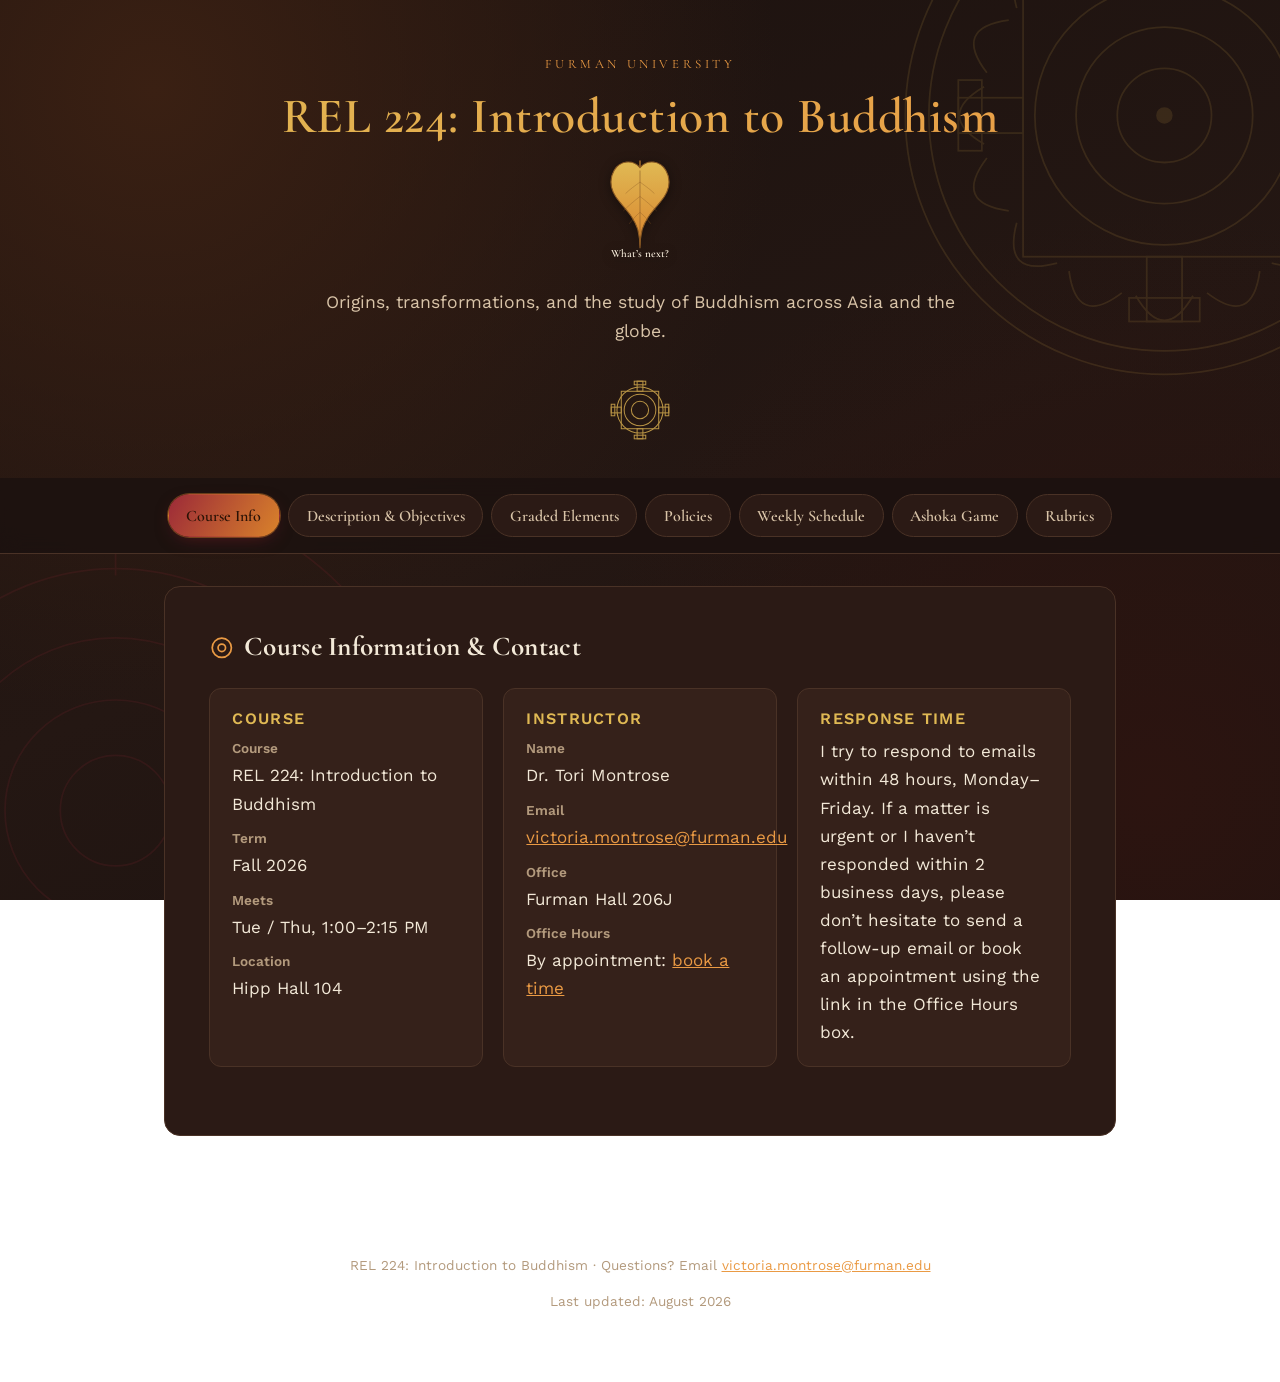
==== commit 548dd36a: "Revise Ashoka Speeches description and add Speech Rubric Replace the Ashoka Speeches graded-element " ====
--- a/index.html
+++ b/index.html
@@ -163,7 +163,7 @@
           <dd>Furman Hall 206J</dd>
           <!-- EDIT: office hours -->
           <dt>Office Hours</dt>
-          <dd>By appointment: <a href="https://vmontrose.youcanbook.me/">book a time</a></dd>
+          <dd>By appointment: <a href="https://outlook.office.com/book/DrToriMontrosesBookingPage@bookings.furman.edu/">book a time</a></dd>
         </dl>
       </div>
 
@@ -257,7 +257,7 @@
 
     <div class="policy-block accent-maroon">
       <h3><em>Ashoka</em> Speeches (&times;2) &mdash; 10%</h3>
-      <p>Based on your position paper, you will give 2 short in-class speeches taking the position assigned to your role in the <em>Ashoka</em> game. Since the content of your speeches should largely match the content of your position paper, this part of the grade primarily assesses the quality of your delivery and adherence to the allotted time.</p>
+      <p>Speeches should be no shorter than 3 minutes and no longer than 4 minutes. After each speech, the speaker must remain at the podium until they have answered all the questions from the general and inner council (a minimum of 1 question must be answered before sitting down). Because questions can come from both your allies and your rivals, you will be best prepared to answer questions at the podium if you have done some research into the counter arguments for your position.</p>
     </div>
 
     <div class="policy-block">
@@ -387,15 +387,15 @@
           <tr data-date="2026-09-01"><td>3</td><td>Tue. 9/1</td><td>Karma and Rebirth and The Buddha&rsquo;s Past Lives</td><td><ul><li>Read Salguero &ldquo;Chapter 4: Karma&rdquo;</li><li>Read &ldquo;The Story of Prince Vessantara&rdquo; (PDF on Moodle)</li></ul></td><td><mark>RRJ 3</mark></td><td></td></tr>
           <tr data-date="2026-09-03"><td>4</td><td>Thu. 9/3</td><td>Film</td><td><ul><li>In class we will watch excerpts from the PBS Doc, <em>The Buddha</em></li><li>Read Salguero Ch. 1 &ldquo;Awakening&rdquo;</li></ul></td><td><mark>RRJ 4</mark></td><td></td></tr>
           <tr data-date="2026-09-08"><td>5</td><td>Tue. 9/8</td><td>The Buddha&rsquo;s Birth and Early Life</td><td>Read Lopez, &ldquo;Account of the Beginning,&rdquo; p. 1&ndash;10 (PDF on Moodle)</td><td><mark>RRJ 5</mark></td><td>Last day to add/drop with approval (5pm)</td></tr>
-          <tr data-date="2026-09-10"><td>6</td><td>Thu. 9/10</td><td>The Buddha&rsquo;s Liberation</td><td>Read Lopez, &ldquo;Account of the Beginning,&rdquo; p. 10&ndash;16 (PDF on Moodle)</td><td>&mdash;</td><td></td></tr>
-          <tr data-date="2026-09-15"><td>7</td><td>Tue. 9/15</td><td>The Buddha&rsquo;s Core Teachings I</td><td>Read Salguero Chapters 2 and 3 and short selection of primary sources (PDF on Moodle)</td><td><mark>RRJ 6</mark></td><td></td></tr>
+          <tr data-date="2026-09-10"><td>6</td><td>Thu. 9/10</td><td>The Buddha&rsquo;s Liberation</td><td>Read Lopez, &ldquo;Account of the Beginning,&rdquo; p. 10&ndash;16 (PDF on Moodle)</td><td><mark>RRJ 6</mark></td><td></td></tr>
+          <tr data-date="2026-09-15"><td>7</td><td>Tue. 9/15</td><td>The Buddha&rsquo;s Core Teachings I</td><td>Read Salguero Chapters 2 and 3 and short selection of primary sources (PDF on Moodle)</td><td>&mdash;</td><td></td></tr>
           <tr data-date="2026-09-17"><td>8</td><td>Thu. 9/17</td><td>Core Teachings II</td><td>Read Salguero Chapter 6 and Chapter 10</td><td><mark>RRJ 7</mark></td><td></td></tr>
           <tr data-date="2026-09-22"><td>9</td><td>Tue. 9/22</td><td>The Buddha&rsquo;s Teaching Career</td><td>Read Strong, &ldquo;Teachings and Community&rdquo; from <em>Buddha: A Very Short Biography</em> (PDF on Moodle), up to page 91</td><td><mark>RRJ 8</mark></td><td></td></tr>
           <tr data-date="2026-09-24"><td>10</td><td>Thu. 9/24</td><td>The First Buddhist Women</td><td><ul><li>Read Strong, &ldquo;Teachings and Community&rdquo; (PDF on Moodle), p. 91&ndash;99</li><li>Read Lopez, &ldquo;Nuns Achieve Nirvana&rdquo;</li></ul></td><td><mark>RRJ 9</mark></td><td><mark>Midterm guidelines distributed</mark></td></tr>
           <tr data-date="2026-09-29"><td>11</td><td>Tue. 9/29</td><td>The Buddha&rsquo;s Death</td><td>Read &ldquo;Buddha&rsquo;s Parinirvana&rdquo; (PDF on Moodle)</td><td><mark>RRJ 10</mark></td><td></td></tr>
           <tr data-date="2026-10-01"><td>12</td><td>Thu. 10/1</td><td>Midterm</td><td><mark>Midterm exam</mark></td><td>&mdash;</td><td></td></tr>
-          <tr data-date="2026-10-06"><td>13</td><td>Tue. 10/6</td><td>Game &mdash; Setup Session 1: Overview and Rules; Vedic Religion</td><td><ul><li>Fill out Pre-game survey (link posted on Moodle)</li><li>Read Ashoka Game Book (PDF on Moodle): Section 1 (p. 1&ndash;11) and Rules (p. 58&ndash;60); skim Section 2: Historical Background, Section 3: The Game, and Section 4: Factions</li><li>Skim <em>Rigveda</em> (On Sacrifice, p. 108&ndash;111), <em>Shatapatha Brahmana</em> (On Sacrifice, p. 112&ndash;116), <em>Apastamba Dharmasutra</em> (On Sacrifice p. 117, On Dharma p. 138&ndash;141, On Women p. 161&ndash;163)</li></ul></td><td><mark>RRJ 11&ndash;12</mark></td><td></td></tr>
-          <tr data-date="2026-10-08"><td>14</td><td>Thu. 10/8</td><td>Game &mdash; Setup Session 2: The <em>Shramana</em> Traditions (Jains and Upanishads); First Faction Meetings</td><td><ul><li>Skim <em>Brihadaranyaka Upanishad</em> (On Sacrifice, On Dharma, On Women); <em>Chandogya Upanishad</em> (On Dharma); <em>Acaranga Sutra</em> (On Sacrifice, On Dharma, On Women) &mdash; take reading notes for use on the RRJ</li><li>Prepare to submit your RRJ for the first round of grading by starring your 3 strongest entries</li></ul></td><td><mark>RRJ 11&ndash;12</mark></td><td>Midterm exams handed back</td></tr>
+          <tr data-date="2026-10-06"><td>13</td><td>Tue. 10/6</td><td>Game &mdash; Setup Session 1: Overview and Rules; Vedic Religion</td><td><ul><li>Fill out Pre-game survey (link posted on Moodle)</li><li>Read p. 1&ndash;19 of the Ashoka game book prior to class tomorrow. You can stop at the end of the Brahmin Shramanas section at the top of page 19.</li></ul></td><td><mark>RRJ 11&ndash;12</mark></td><td></td></tr>
+          <tr data-date="2026-10-08"><td>14</td><td>Thu. 10/8</td><td>Game &mdash; Setup Session 2: The <em>Shramana</em> Traditions (Jains and Upanishads); First Faction Meetings</td><td><ul><li>Read p. 19&ndash;35 of the Ashoka game book</li><li>Prepare to submit your RRJ for the first round of grading by starring your 3 strongest entries</li></ul></td><td><mark>RRJ 11&ndash;12</mark></td><td>Midterm exams handed back</td></tr>
           <tr data-date="2026-10-15"><td>15</td><td>Thu. 10/15</td><td>Game &mdash; Council Session 1</td><td><ul><li>Debate on banning animal sacrifice</li><li>Primary texts: On Sacrifice</li></ul></td><td><mark>RRJ 11&ndash;12</mark></td><td><mark>DUE: Submit RRJs 1&ndash;11 for Midterm Grading</mark><br>See Ashoka Game tab for full council schedule</td></tr>
           <tr data-date="2026-10-20"><td>16</td><td>Tue. 10/20</td><td>Game &mdash; Council Session 2: Recruiting Royals and Public Works</td><td><ul><li>Debate between traditions and proposal for public works</li><li>Primary texts: On Dharma</li></ul></td><td><mark>RRJ 11&ndash;12</mark></td><td></td></tr>
           <tr data-date="2026-10-22"><td>17</td><td>Thu. 10/22</td><td>Game &mdash; Council Session 3: Royal Speeches, Commissioning Dharma-mahamatras, and Cave Donation to the Ajivikas</td><td>Speeches from royal children and debate about deploying dharma-<em>mah&#257;m&#257;tras</em></td><td><mark>RRJ 11&ndash;12</mark></td><td></td></tr>
@@ -459,7 +459,7 @@
   <section id="panel-rubrics" class="tab-panel" role="tabpanel" aria-labelledby="tab-rubrics" tabindex="0" hidden>
     <h2>
       <svg class="icon" viewBox="0 0 24 24" aria-hidden="true" fill="none" stroke="currentColor" stroke-width="1.6"><rect x="3" y="4" width="18" height="16" rx="2"/><path d="M3 10h18M9 4v16"/></svg>
-      Engagement &amp; RRJ Rubrics
+      Engagement, RRJ &amp; Speech Rubrics
     </h2>
     <p class="lede">General rubrics that apply across the semester. The <em>Ashoka</em> Position Paper has its own rubric on the <a href="#ashoka">Ashoka Game tab</a>.</p>
 
@@ -541,6 +541,23 @@
         </tbody>
       </table>
     </div>
+
+    <h3 id="speech-rubric"><em>Ashoka</em> Speech Rubric</h3>
+    <p>Each criterion is scored 1&ndash;3 (total out of 9). The speech is worth 5% of the course grade.</p>
+    <div class="table-scroll">
+      <table>
+        <caption><em>Ashoka</em> speech scoring criteria, out of 9 points total</caption>
+        <thead>
+          <tr><th scope="col">Criterion</th><th scope="col">3 &ndash; Excellent</th><th scope="col">2 &ndash; Good</th><th scope="col">1 &ndash; Needs Improvement</th></tr>
+        </thead>
+        <tbody>
+          <tr><td>Evidence of preparation</td><td>Primary source texts are well integrated and drive the argument; counterarguments are anticipated and addressed; Q&amp;A answers are thoughtful and grounded in the sources</td><td>Primary sources are used but only loosely tied to the argument; counterarguments are acknowledged but not fully addressed; Q&amp;A answers are adequate but thin</td><td>Few or no primary sources, or sources are only name-dropped; counterarguments are not anticipated; Q&amp;A answers are unprepared or off-point</td></tr>
+          <tr><td>Adherence to time limit</td><td>Between 3:00 and 4:00</td><td>Within 30 seconds outside the range (2:30&ndash;3:00 or 4:00&ndash;4:30)</td><td>More than 30 seconds outside the range (under 2:30 or over 4:30)</td></tr>
+          <tr><td>Quality of delivery</td><td>Consistently audible; speaks from notes rather than reading them; clear evidence of practice (smooth pacing, little hesitation)</td><td>Mostly audible, with occasional lapses; relies on notes at times; some evidence of practice</td><td>Often inaudible; reads straight from notes; little evidence of practice</td></tr>
+          <tr><td><strong>Total</strong></td><td></td><td></td><td class="num"><strong>/9</strong></td></tr>
+        </tbody>
+      </table>
+    </div>
   </section>
 
 </main>
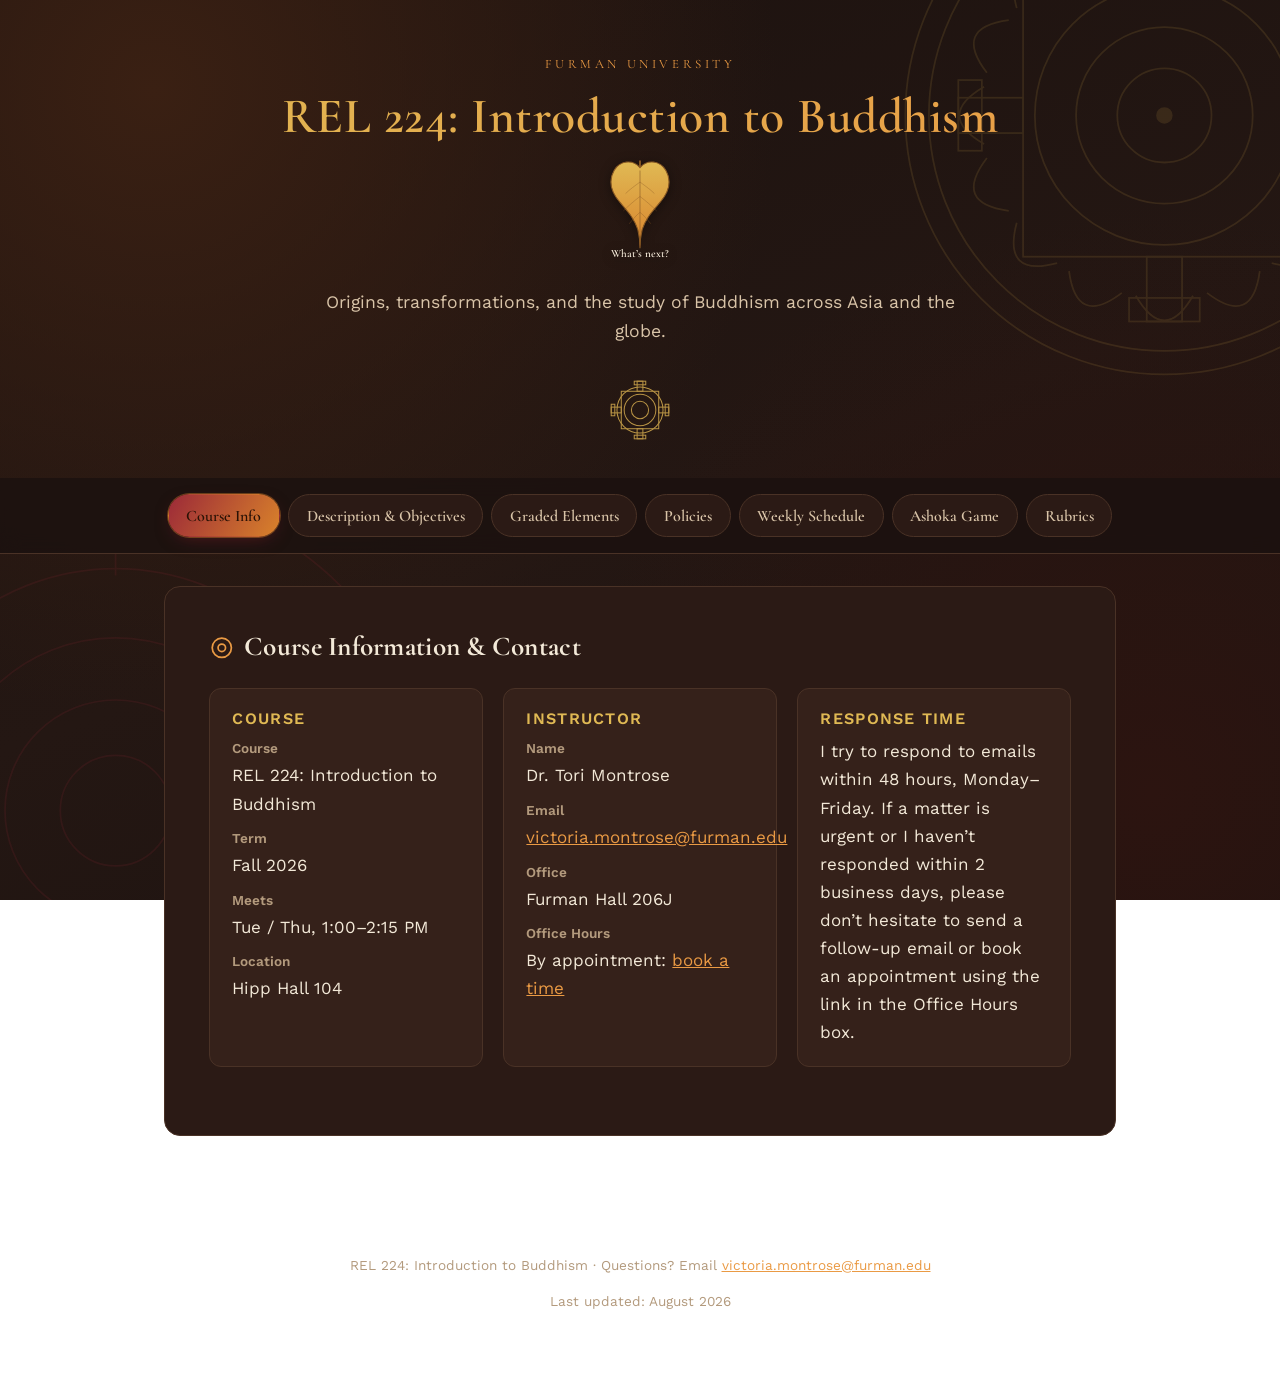
==== commit 30a50616: "Link Ashoka Speeches graded element to Speech Rubric Co-Authored-By: Claude Opus 5.5 <noreply@anthro" ====
--- a/index.html
+++ b/index.html
@@ -257,7 +257,7 @@
 
     <div class="policy-block accent-maroon">
       <h3><em>Ashoka</em> Speeches (&times;2) &mdash; 10%</h3>
-      <p>Speeches should be no shorter than 3 minutes and no longer than 4 minutes. After each speech, the speaker must remain at the podium until they have answered all the questions from the general and inner council (a minimum of 1 question must be answered before sitting down). Because questions can come from both your allies and your rivals, you will be best prepared to answer questions at the podium if you have done some research into the counter arguments for your position.</p>
+      <p>Speeches should be no shorter than 3 minutes and no longer than 4 minutes. After each speech, the speaker must remain at the podium until they have answered all the questions from the general and inner council (a minimum of 1 question must be answered before sitting down). Because questions can come from both your allies and your rivals, you will be best prepared to answer questions at the podium if you have done some research into the counter arguments for your position. See the <a href="#speech-rubric"><em>Ashoka</em> Speech Rubric</a>.</p>
     </div>
 
     <div class="policy-block">
